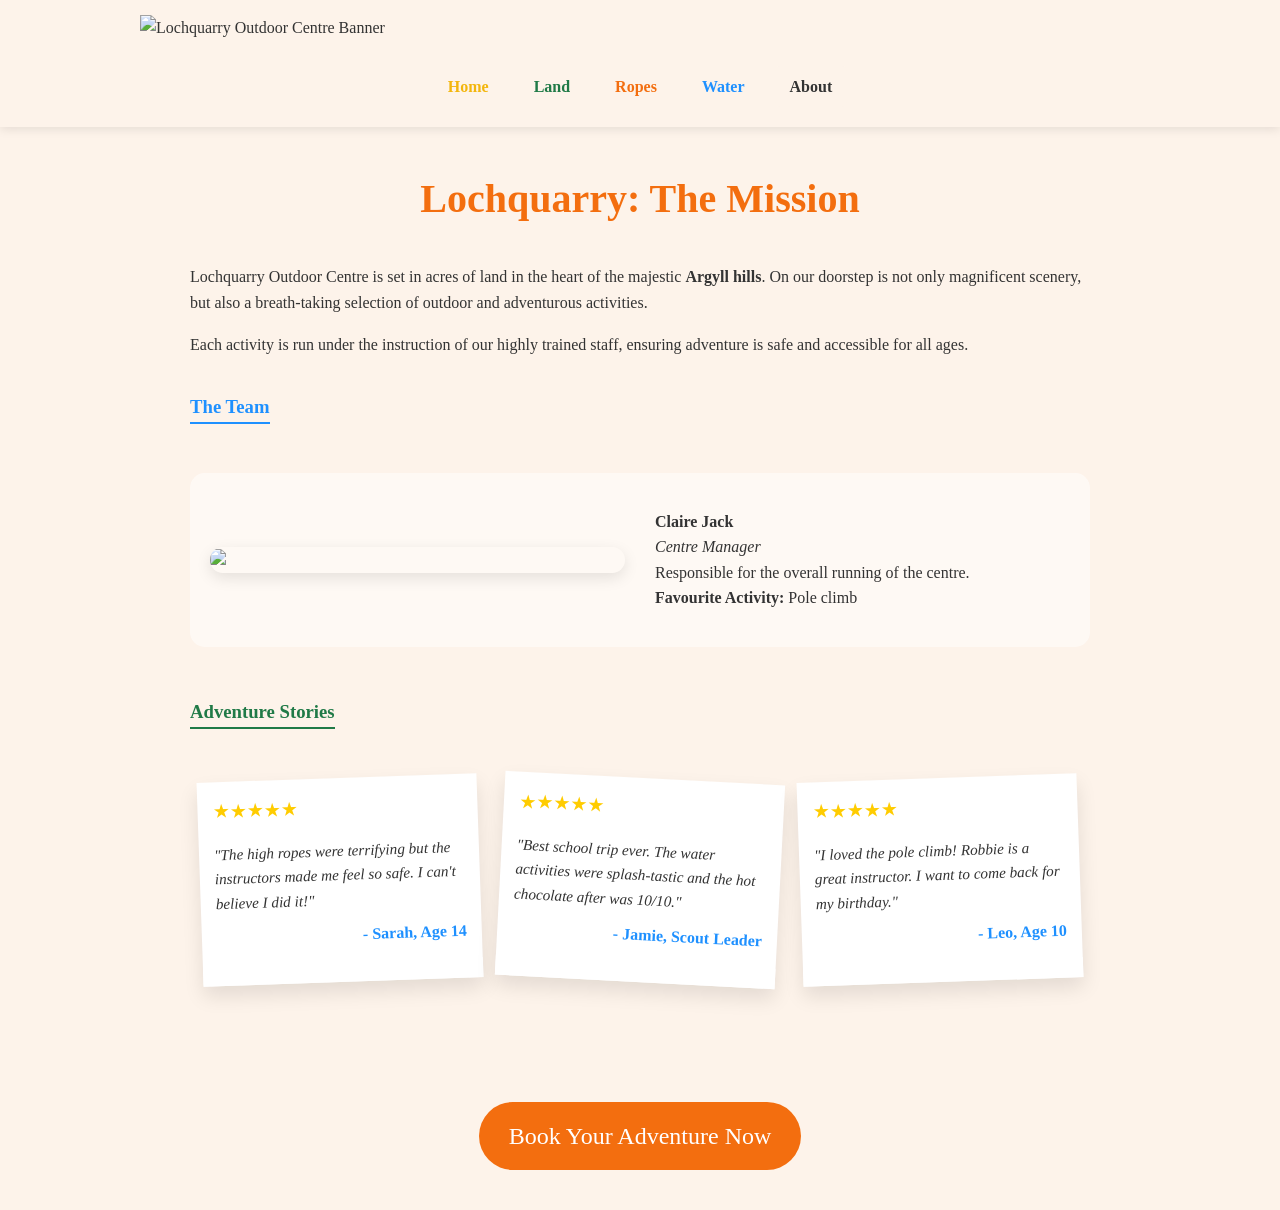
==== About.html @ a42128ab "Add files via upload" ====
<!DOCTYPE html>
<html lang="en">
<head>
    <meta charset="UTF-8">
    <meta name="viewport" content="width=device-width, initial-scale=1.0">
    <title>About | Lochquarry Outdoor Centre</title>
   
    <!--<link href="https://googleapis.com" rel="stylesheet">-->

<style>
    :root {
        --land-green: #207a47;
        --water-blue: #1E90FF;
        --rope-orange: #f36e0f;
        --home-yellow: #f3b60d;
        --bg-cream: #fdf3ea;
    }

    body {
        background-color: var(--bg-cream);
        font-family: 'Baloo 2', cursive;
        margin: 0;
        color: #333;
        line-height: 1.6;
    }

    /* Header & Nav */
    header {
        background:#fdf3ea;
        box-shadow: 0 2px 10px rgba(0,0,0,0.1);
        padding-bottom: 10px;
    }

    .banner-img {
        max-width: 1000px;
        display: block;
        margin: 0 auto;
        padding: 15px 0;
    }

    nav {
        display: flex;
        justify-content: center;
        gap: 15px;
        background: #fdf3ea;
        padding: 10px;
        position: sticky;
        top: 0;
        z-index: 1000;
    }

    .nav-link {
        text-decoration: none;
        font-weight: bold;
        padding: 8px 15px;
        border-radius: 5px;
        transition: 0.3s;
    }

    #Home { color: var(--home-yellow); }
    #land-activities { color: var(--land-green); }
    #rope-activities { color: var(--rope-orange); }
    #water-activities { color: var(--water-blue); }
    #About { background: #fdf3ea; color: #333; }

    /* Main Content */
    main {
        max-width: 900px;
        margin: 40px auto;
        padding: 0 20px;
    }

    h1 { color: var(--rope-orange); font-size: 2.5rem; text-align: center; }
    h3 { color: var(--water-blue); border-bottom: 2px solid var(--water-blue); display: inline-block; }

    /* Team Section Layout */
    .team-container {
        display: flex;
        flex-wrap: wrap;
        gap: 30px;
        align-items: center;
        margin-top: 30px;
        background: rgba(255,255,255,0.5);
        padding: 20px;
        border-radius: 15px;
    }

    .slideshow-container {
        flex: 1;
        min-width: 300px;
        border-radius: 15px;
        overflow: hidden;
        box-shadow: 0 5px 15px rgba(0,0,0,0.1);
    }

    .team-info {
        flex: 1;
        min-width: 300px;
    }

    .staff-card { display: none; } 
    .staff-card.active-info { display: block; animation: fadeIn 0.8s; }

    /* Footer where book now button is */
    footer {
        text-align: center;
        padding: 40px 0;
    }

    #book-now {
        background-color: var(--rope-orange);
        color: white;
        padding: 15px 30px;
        text-decoration: none;
        border-radius: 50px;
        font-size: 1.5rem;
        transition: transform 0.2s;
        display: inline-block;
    }

    #book-now:hover { transform: scale(1.05); }

    @keyframes fadeIn { from { opacity: 0; } to { opacity: 1; } }

    /* Back to Top Button */
    #topBtn {
        position: fixed;
        bottom: 20px;
        right: 20px;
        background-color: var(--land-green);
        color: white;
        border: none;
        padding: 12px 18px;
        border-radius: 50%;
        cursor: pointer;
        font-size: 18px;
        box-shadow: 0 4px 6px rgba(0,0,0,0.2);
    }

       .reviews-title {
        color: var(--land-green);
        border-bottom: 2px solid var(--land-green);
        display: inline-block;
        margin-top: 50px;
    }

    .reviews-container {
        display: flex;
        flex-wrap: wrap;
        justify-content: center;
        gap: 20px;
        margin-top: 30px;
        padding-bottom: 40px;
    }

    /* The Polaroid Look */
    .review-card {
        background: white;
        padding: 15px;
        width: 250px;
        box-shadow: 0 10px 20px rgba(0,0,0,0.1);
        transform: rotate(-2deg); /* Gives a pinned look */
        transition: transform 0.3s ease, z-index 0s;
        border-bottom: 20px solid white; /* Space for the "caption" */
    }

    .review-card:nth-child(even) {
        transform: rotate(3deg);
    }

    .review-card:hover {
        transform: rotate(0deg) scale(1.1);
        z-index: 10;
        cursor: default;
    }

    .stars {
        color: #ffcc00;
        font-size: 1.2rem;
        margin-bottom: 5px;
    }

    .review-text {
        font-style: italic;
        font-size: 0.95rem;
        margin-bottom: 10px;
    }

    .reviewer-name {
        text-align: right;
        font-weight: bold;
        color: var(--water-blue);
        display: block;
    }

</style>
</head>

<body>

<header>
    <img src="Images/Banner.png" class="banner-img" alt="Lochquarry Outdoor Centre Banner">
    
    <nav>
        <a href="index.html" class="nav-link" id="Home">Home</a>
        <a href="Land_Activities.html" class="nav-link" id="land-activities">Land</a>
        <a href="Rope_Activities.html" class="nav-link" id="rope-activities">Ropes</a>
        <a href="Water_Activities.html" class="nav-link" id="water-activities">Water</a>
        <a href="About.html" class="nav-link" id="About">About</a>
    </nav>
</header>

<main>
    <section class="mission">
        <h1>Lochquarry: The Mission</h1>
        <p>Lochquarry Outdoor Centre is set in acres of land in the heart of the majestic <strong>Argyll hills</strong>. On our doorstep is not only magnificent scenery, but also a breath-taking selection of outdoor and adventurous activities.</p>
        <p>Each activity is run under the instruction of our highly trained staff, ensuring adventure is safe and accessible for all ages.</p>
    </section>

    <h3>The Team</h3>

    <!-- Slideshow -->
    <div class="team-container">
    <div class="slideshow-container">
        <div class="mySlides fade"><img src="Images/claire_jack.png" style="width:100%"></div>
        <div class="mySlides fade"><img src="Images/robbie_elliot.png" style="width:100%"></div>
        <div class="mySlides fade"><img src="Images/marion_hunter.png" style="width:100%"></div>
    </div>

        <!-- Staff Text Details with the Slideshow -->
        <div class="team-info">
            <div class="staff-card" id="info-0">
                <p><strong>Claire Jack</strong><br>
                <em>Centre Manager</em><br>
                Responsible for the overall running of the centre. <br>
                <strong>Favourite Activity:</strong> Pole climb</p>
            </div>
            <div class="staff-card" id="info-1">
                <p><strong>Robbie Elliot</strong><br>
                <em>Senior Instructor (Land)</em><br>
                Overseeing all land-based activities.<br>
                <strong>Favourite Activity:</strong> Hillwalking in the Highlands</p>
            </div>
            <div class="staff-card" id="info-2">
                <p><strong>Marion Hunter</strong><br>
                <em>Centre Administrator</em><br>
                The voice behind your bookings.<br>
                <strong>Favourite Activity:</strong> Ensuring every visitor has a great time</p>
            </div>
        </div>
    </div>

    <h3 class="reviews-title">Adventure Stories</h3>
    

    <!--REVIEWS SECTION-->
    <div class="reviews-container">
        <!-- Review 1 -->
        <div class="review-card">
            <div class="stars">★★★★★</div>
            <p class="review-text">"The high ropes were terrifying but the instructors made me feel so safe. I can't believe I did it!"</p>
            <span class="reviewer-name">- Sarah, Age 14</span>
        </div>

        <!-- Review 2 -->
        <div class="review-card">
            <div class="stars">★★★★★</div>
            <p class="review-text">"Best school trip ever. The water activities were splash-tastic and the hot chocolate after was 10/10."</p>
            <span class="reviewer-name">- Jamie, Scout Leader</span>
        </div>

        <!-- Review 3 -->
        <div class="review-card">
            <div class="stars">★★★★★</div>
            <p class="review-text">"I loved the pole climb! Robbie is a great instructor. I want to come back for my birthday."</p>
            <span class="reviewer-name">- Leo, Age 10</span>
        </div>
    </div>

</main>


<footer>
    <a id="book-now" href="https://wa.me/4414752298311" target="_blank">Book Your Adventure Now</a>
</footer>

<button id="topBtn" onclick="scrollToTop()" style="display:none;">↑</button>

<script>
// Back to Top Logic
window.onscroll = function() {
    let btn = document.getElementById("topBtn");
    if (document.body.scrollTop > 200 || document.documentElement.scrollTop > 200) {
        btn.style.display = "block";
    } else {
        btn.style.display = "none";
    }
};

function scrollToTop() {
    window.scrollTo({top: 0, behavior: 'smooth'});
}

// Synchronized Slideshow & Staff Info
let slideIndex = 0;
showSlides();

function showSlides() {
    let slides = document.getElementsByClassName("mySlides");
    let infoCards = document.getElementsByClassName("staff-card");
    
    for (let i = 0; i < slides.length; i++) {
        slides[i].style.display = "none";  
        infoCards[i].classList.remove("active-info");
    }
    
    slideIndex++;
    if (slideIndex > slides.length) {slideIndex = 1}    
    
    slides[slideIndex-1].style.display = "block";  
    infoCards[slideIndex-1].classList.add("active-info");
    
    setTimeout(showSlides, 4000); // Increased to 4 seconds for easier reading
}
</script>

</body>
</html>
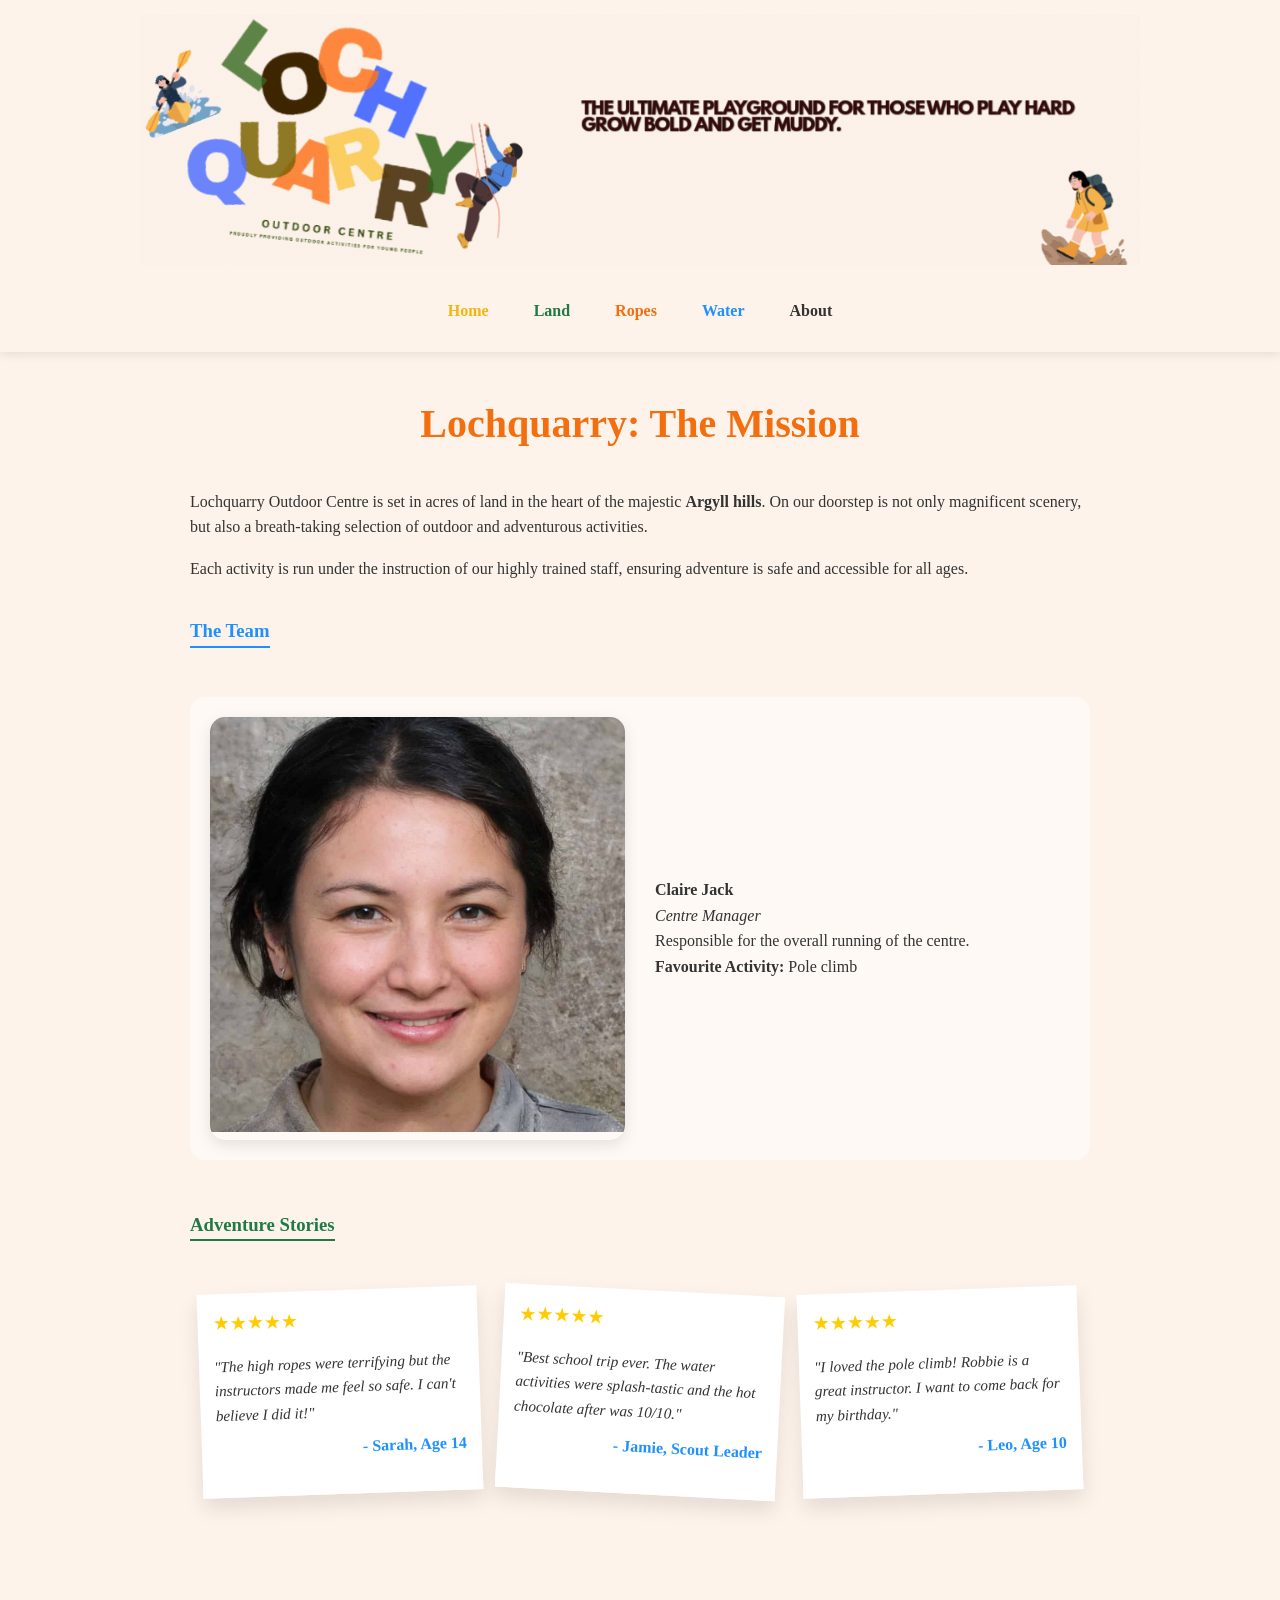
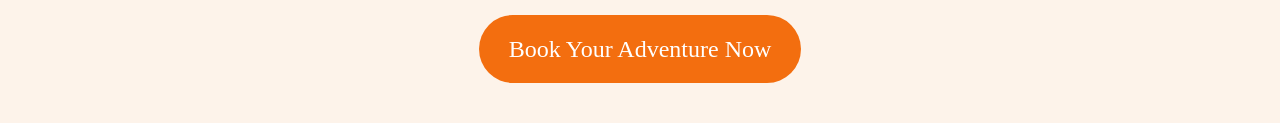
==== commit 83aa94fe: "Add files via upload" ====
--- a/About.html
+++ b/About.html
@@ -199,7 +199,7 @@
 <body>
 
 <header>
-    <img src="Images/Banner.png" class="banner-img" alt="Lochquarry Outdoor Centre Banner">
+    <img src="Images/Banner.gif" class="banner-img" alt="Lochquarry Outdoor Centre Banner">
     
     <nav>
         <a href="index.html" class="nav-link" id="Home">Home</a>
@@ -222,9 +222,9 @@
     <!-- Slideshow -->
     <div class="team-container">
     <div class="slideshow-container">
-        <div class="mySlides fade"><img src="Images/claire_jack.png" style="width:100%"></div>
-        <div class="mySlides fade"><img src="Images/robbie_elliot.png" style="width:100%"></div>
-        <div class="mySlides fade"><img src="Images/marion_hunter.png" style="width:100%"></div>
+        <div class="mySlides fade"><img src="Images/claire_jack.jpg" style="width:100%"></div>
+        <div class="mySlides fade"><img src="Images/robbie_elliot.jpg" style="width:100%"></div>
+        <div class="mySlides fade"><img src="Images/marion_hunter.jpg" style="width:100%"></div>
     </div>
 
         <!-- Staff Text Details with the Slideshow -->
